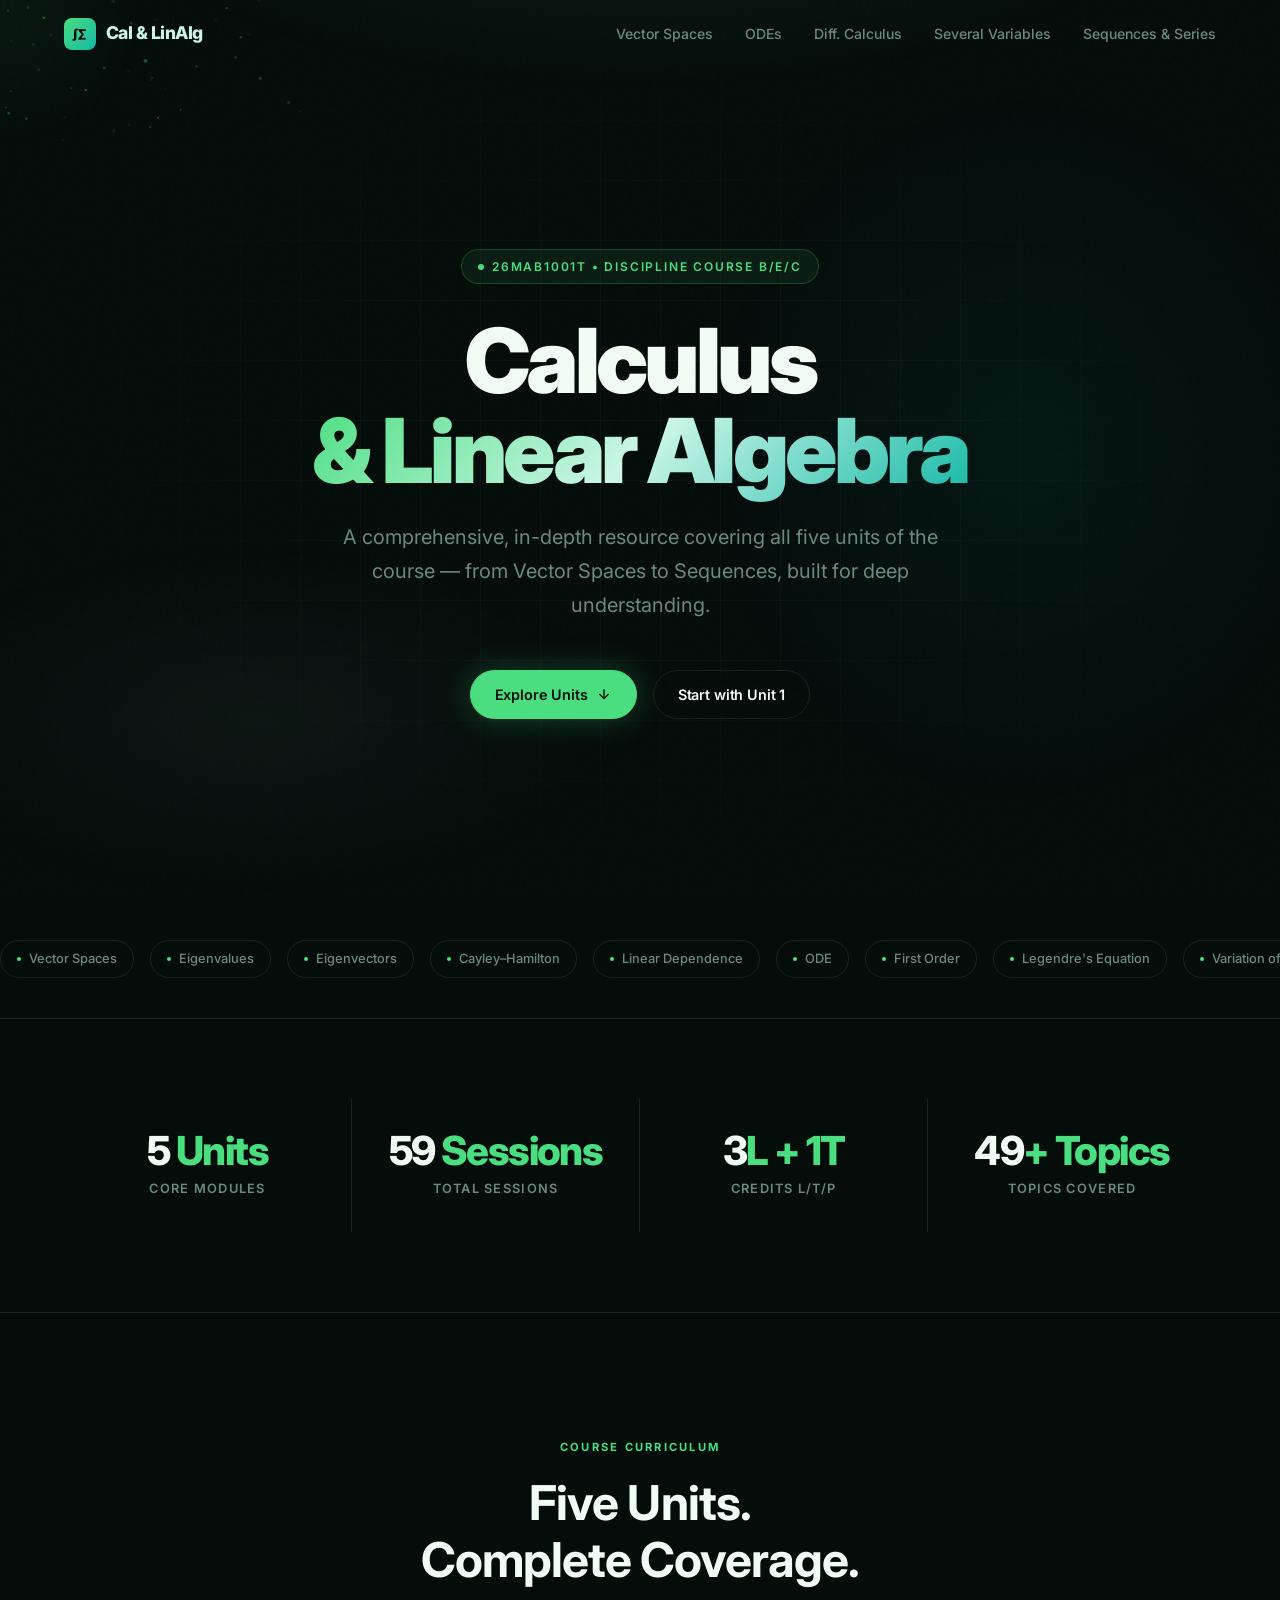
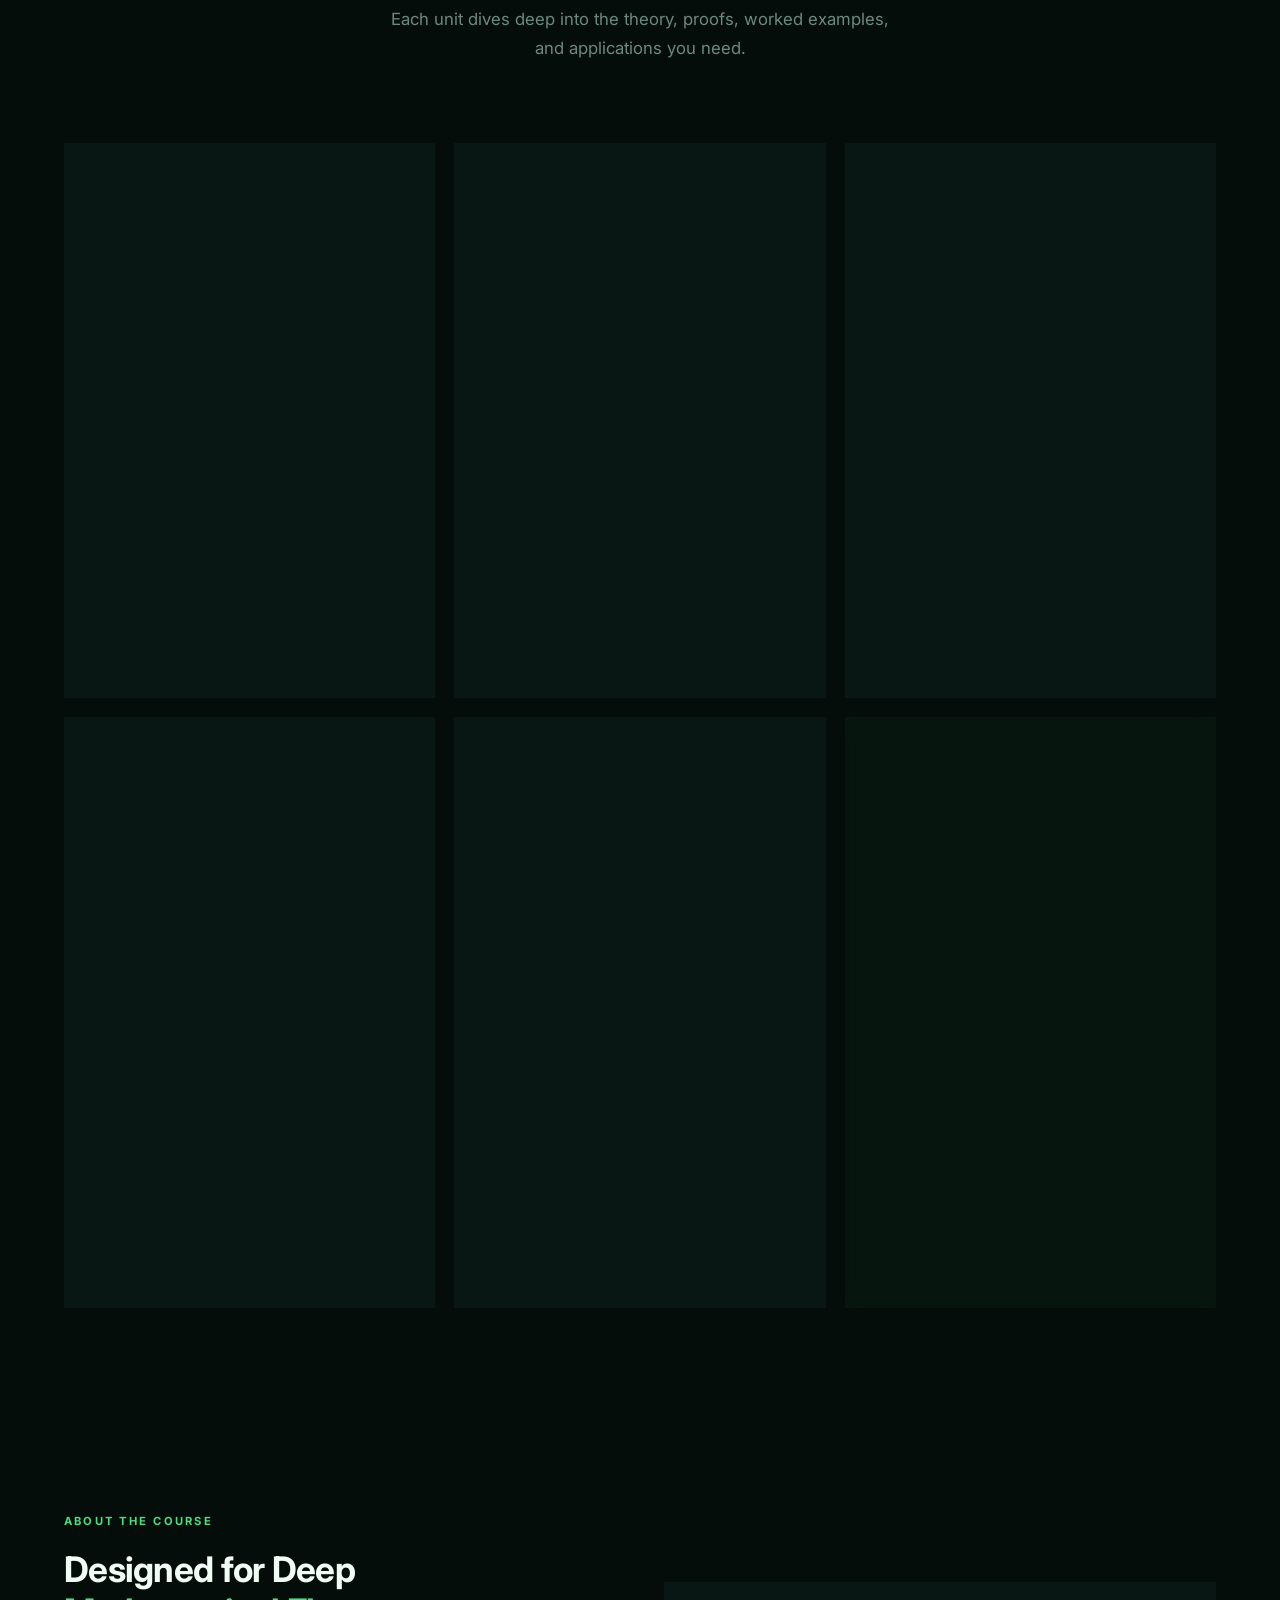
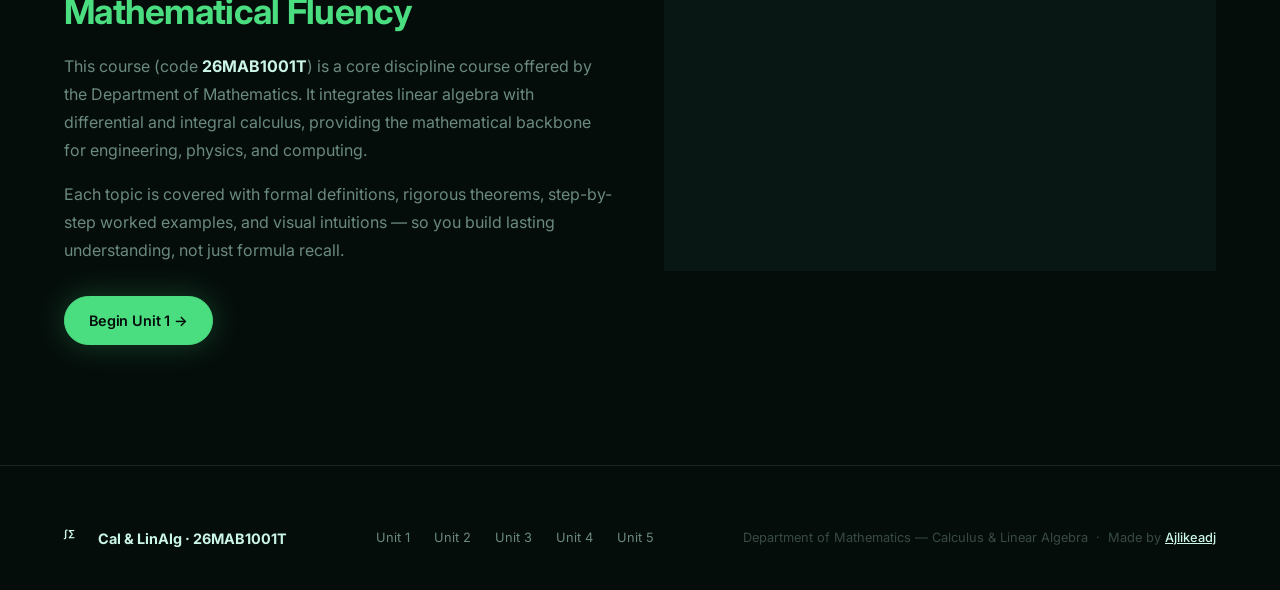
==== index.html @ 553d4fa3 "Add files via upload" ====
<!DOCTYPE html>
<html lang="en">
<head>
  <meta charset="UTF-8" />
  <meta name="viewport" content="width=device-width, initial-scale=1.0" />
  <title>Calculus & Linear Algebra — 26MAB1001T</title>
  <meta name="description" content="Complete study resource for Calculus and Linear Algebra. Covers Vector Spaces, Differential Equations, Differential Calculus, Functions of Several Variables, and Sequences & Series." />
  <link rel="stylesheet" href="css/styles.css" />
  <link rel="preconnect" href="https://fonts.googleapis.com" />
  <link rel="preconnect" href="https://fonts.gstatic.com" crossorigin />
</head>
<body>

  <!-- Scroll Progress -->
  <div class="progress-bar" role="progressbar" aria-label="Reading progress"></div>

  <!-- Cursor Glow -->
  <div class="cursor-glow" aria-hidden="true"></div>

  <!-- ══════════════════════════════════════════
       NAVIGATION
  ══════════════════════════════════════════ -->
  <header>
    <nav class="nav" role="navigation" aria-label="Main navigation">
      <div class="nav-inner">
        <a href="index.html" class="nav-logo" aria-label="Home">
          <div class="logo-mark" aria-hidden="true">∫∑</div>
          <span>Cal&nbsp;&amp;&nbsp;LinAlg</span>
        </a>

        <ul class="nav-links" role="list">
          <li><a href="units/unit1.html">Vector Spaces</a></li>
          <li><a href="units/unit2.html">ODEs</a></li>
          <li><a href="units/unit3.html">Diff. Calculus</a></li>
          <li><a href="units/unit4.html">Several Variables</a></li>
          <li><a href="units/unit5.html">Sequences &amp; Series</a></li>
        </ul>

        <button class="nav-toggle" aria-label="Toggle navigation" aria-expanded="false">
          <span></span><span></span><span></span>
        </button>
      </div>
    </nav>
  </header>

  <main>
    <!-- ══════════════════════════════════════════
         HERO
    ══════════════════════════════════════════ -->
    <section class="hero" aria-labelledby="hero-heading">
      <div class="hero-bg" aria-hidden="true"></div>
      <div class="hero-grid" aria-hidden="true"></div>
      <canvas class="particles-canvas" aria-hidden="true"></canvas>

      <div class="container hero-content">
        <p class="hero-eyebrow">26MAB1001T &bull; Discipline Course B/E/C</p>

        <h1 class="hero-title" id="hero-heading">
          Calculus<br />
          <span class="accent">&amp; Linear Algebra</span>
        </h1>

        <p class="hero-subtitle">
          A comprehensive, in-depth resource covering all five units of the course —
          from Vector Spaces to Sequences, built for deep understanding.
        </p>

        <div class="hero-cta-group">
          <a href="#units" class="btn btn-primary">
            Explore Units
            <svg width="16" height="16" viewBox="0 0 24 24" fill="none" stroke="currentColor" stroke-width="2" aria-hidden="true"><path d="M12 5v14M5 12l7 7 7-7"/></svg>
          </a>
          <a href="units/unit1.html" class="btn btn-outline">
            Start with Unit 1
          </a>
        </div>
      </div>
    </section>

    <!-- ══════════════════════════════════════════
         MARQUEE — Topic Tags
    ══════════════════════════════════════════ -->
    <div class="marquee-section" aria-hidden="true">
      <div class="marquee-track">
        <!-- Group 1 -->
        <span class="marquee-tag"><span class="dot"></span>Vector Spaces</span>
        <span class="marquee-tag"><span class="dot"></span>Eigenvalues</span>
        <span class="marquee-tag"><span class="dot"></span>Eigenvectors</span>
        <span class="marquee-tag"><span class="dot"></span>Cayley–Hamilton</span>
        <span class="marquee-tag"><span class="dot"></span>Linear Dependence</span>
        <span class="marquee-tag"><span class="dot"></span>ODE</span>
        <span class="marquee-tag"><span class="dot"></span>First Order</span>
        <span class="marquee-tag"><span class="dot"></span>Legendre's Equation</span>
        <span class="marquee-tag"><span class="dot"></span>Variation of Parameters</span>
        <span class="marquee-tag"><span class="dot"></span>Curve Tracing</span>
        <span class="marquee-tag"><span class="dot"></span>Curvature</span>
        <span class="marquee-tag"><span class="dot"></span>Radius of Curvature</span>
        <span class="marquee-tag"><span class="dot"></span>Involutes &amp; Evolutes</span>
        <span class="marquee-tag"><span class="dot"></span>Envelopes</span>
        <span class="marquee-tag"><span class="dot"></span>Partial Derivatives</span>
        <span class="marquee-tag"><span class="dot"></span>Euler's Theorem</span>
        <span class="marquee-tag"><span class="dot"></span>Taylor's Series</span>
        <span class="marquee-tag"><span class="dot"></span>Lagrange Multipliers</span>
        <span class="marquee-tag"><span class="dot"></span>Convergence Tests</span>
        <span class="marquee-tag"><span class="dot"></span>Power Series</span>
        <span class="marquee-tag"><span class="dot"></span>Alternating Series</span>
        <!-- Group 2 (duplicate for seamless loop) -->
        <span class="marquee-tag"><span class="dot"></span>Vector Spaces</span>
        <span class="marquee-tag"><span class="dot"></span>Eigenvalues</span>
        <span class="marquee-tag"><span class="dot"></span>Eigenvectors</span>
        <span class="marquee-tag"><span class="dot"></span>Cayley–Hamilton</span>
        <span class="marquee-tag"><span class="dot"></span>Linear Dependence</span>
        <span class="marquee-tag"><span class="dot"></span>ODE</span>
        <span class="marquee-tag"><span class="dot"></span>First Order</span>
        <span class="marquee-tag"><span class="dot"></span>Legendre's Equation</span>
        <span class="marquee-tag"><span class="dot"></span>Variation of Parameters</span>
        <span class="marquee-tag"><span class="dot"></span>Curve Tracing</span>
        <span class="marquee-tag"><span class="dot"></span>Curvature</span>
        <span class="marquee-tag"><span class="dot"></span>Radius of Curvature</span>
        <span class="marquee-tag"><span class="dot"></span>Involutes &amp; Evolutes</span>
        <span class="marquee-tag"><span class="dot"></span>Envelopes</span>
        <span class="marquee-tag"><span class="dot"></span>Partial Derivatives</span>
        <span class="marquee-tag"><span class="dot"></span>Euler's Theorem</span>
        <span class="marquee-tag"><span class="dot"></span>Taylor's Series</span>
        <span class="marquee-tag"><span class="dot"></span>Lagrange Multipliers</span>
        <span class="marquee-tag"><span class="dot"></span>Convergence Tests</span>
        <span class="marquee-tag"><span class="dot"></span>Power Series</span>
        <span class="marquee-tag"><span class="dot"></span>Alternating Series</span>
      </div>
    </div>

    <!-- ══════════════════════════════════════════
         STATS
    ══════════════════════════════════════════ -->
    <section class="stats-section" aria-label="Course statistics">
      <div class="container">
        <div class="stats-grid">
          <div class="stat-item reveal">
            <div class="stat-number" data-target="5" data-suffix=" Units">0 Units</div>
            <div class="stat-label">Core Modules</div>
          </div>
          <div class="stat-item reveal reveal-delay-1">
            <div class="stat-number" data-target="60" data-suffix=" Sessions">0 Sessions</div>
            <div class="stat-label">Total Sessions</div>
          </div>
          <div class="stat-item reveal reveal-delay-2">
            <div class="stat-number" data-target="3" data-suffix="L + 1T">0</div>
            <div class="stat-label">Credits L/T/P</div>
          </div>
          <div class="stat-item reveal reveal-delay-3">
            <div class="stat-number" data-target="50" data-suffix="+ Topics">0+</div>
            <div class="stat-label">Topics Covered</div>
          </div>
        </div>
      </div>
    </section>

    <!-- ══════════════════════════════════════════
         UNITS GRID
    ══════════════════════════════════════════ -->
    <section id="units" class="units-section" aria-labelledby="units-heading">
      <div class="container">
        <div class="section-header reveal">
          <p class="section-label">Course Curriculum</p>
          <h2 class="section-title" id="units-heading">Five Units.<br />Complete Coverage.</h2>
          <p class="section-desc">Each unit dives deep into the theory, proofs, worked examples, and applications you need.</p>
        </div>

        <div class="units-grid">

          <!-- Unit 1 -->
          <a href="units/unit1.html" class="unit-card reveal">
            <div class="card-arrow" aria-hidden="true">→</div>
            <span class="unit-icon" aria-hidden="true">⬛</span>
            <div class="unit-number">Unit 01</div>
            <h3>Vector Space and Matrices</h3>
            <p>Foundations of linear algebra — vector spaces, subspaces, transformations, eigenvalues, and the Cayley–Hamilton theorem.</p>
            <ul class="unit-topics" aria-label="Topics in this unit">
              <li>Review of Matrices</li>
              <li>Vector Subspaces</li>
              <li>Linear Independence</li>
              <li>Characteristic Equation</li>
              <li>Eigenvalues &amp; Eigenvectors</li>
              <li>Cayley–Hamilton</li>
              <li>Linear Transformations on ℝⁿ</li>
              <li>Orthogonal Transformation</li>
              <li>Diagonalization</li>
            </ul>
          </a>

          <!-- Unit 2 -->
          <a href="units/unit2.html" class="unit-card reveal reveal-delay-1">
            <div class="card-arrow" aria-hidden="true">→</div>
            <span class="unit-icon" aria-hidden="true">〜</span>
            <div class="unit-number">Unit 02</div>
            <h3>Ordinary Differential Equations</h3>
            <p>First and second-order ODEs with constant and variable coefficients, including Cauchy–Euler and Legendre equations.</p>
            <ul class="unit-topics" aria-label="Topics in this unit">
              <li>Continuity &amp; Differentiability</li>
              <li>First-Order ODE</li>
              <li>2nd Order (Const. Coeff.)</li>
              <li>Cauchy–Euler Equation</li>
              <li>Legendre's Equation</li>
              <li>Variation of Parameters</li>
            </ul>
          </a>

          <!-- Unit 3 -->
          <a href="units/unit3.html" class="unit-card reveal reveal-delay-2">
            <div class="card-arrow" aria-hidden="true">→</div>
            <span class="unit-icon" aria-hidden="true">∫</span>
            <div class="unit-number">Unit 03</div>
            <h3>Differential Calculus &amp; Applications</h3>
            <p>Curve tracing, curvature, radius of curvature in Cartesian, polar, and parametric forms, plus envelopes and pedal equations.</p>
            <ul class="unit-topics" aria-label="Topics in this unit">
              <li>Curve Tracing</li>
              <li>Curvature</li>
              <li>Radius of Curvature</li>
              <li>Circle of Curvature</li>
              <li>Evolutes &amp; Involutes</li>
              <li>Envelopes</li>
              <li>Pedal Equations</li>
            </ul>
          </a>

          <!-- Unit 4 -->
          <a href="units/unit4.html" class="unit-card reveal reveal-delay-3">
            <div class="card-arrow" aria-hidden="true">→</div>
            <span class="unit-icon" aria-hidden="true">∂</span>
            <div class="unit-number">Unit 04</div>
            <h3>Functions of Several Variables</h3>
            <p>Multivariable calculus: partial derivatives, total derivative, Euler's theorem, Jacobians, Taylor's series, and Lagrange multipliers.</p>
            <ul class="unit-topics" aria-label="Topics in this unit">
              <li>Limits &amp; Continuity</li>
              <li>Partial Derivatives</li>
              <li>Total Derivative</li>
              <li>Euler's Theorem</li>
              <li>Chain Rule &amp; Jacobians</li>
              <li>Taylor's Series (2 vars)</li>
              <li>Extrema of Functions</li>
              <li>Lagrange Multipliers</li>
            </ul>
          </a>

          <!-- Unit 5 -->
          <a href="units/unit5.html" class="unit-card reveal reveal-delay-4">
            <div class="card-arrow" aria-hidden="true">→</div>
            <span class="unit-icon" aria-hidden="true">∑</span>
            <div class="unit-number">Unit 05</div>
            <h3>Sequence and Series</h3>
            <p>Convergence and divergence of sequences and series — Cauchy, comparison, D'Alembert, Raabe's, Cauchy root, and Leibniz tests.</p>
            <ul class="unit-topics" aria-label="Topics in this unit">
              <li>Sequences &amp; Series Review</li>
              <li>Series of Positive Terms</li>
              <li>Cauchy Integral Test</li>
              <li>Comparison Test</li>
              <li>D'Alembert Ratio Test</li>
              <li>Raabe's Test</li>
              <li>Cauchy Root Test</li>
              <li>Alternating Series</li>
              <li>Leibniz Test</li>
              <li>Absolute Convergence</li>
              <li>Conditional Convergence</li>
            </ul>
          </a>

          <!-- Assessment Card -->
          <div class="unit-card reveal reveal-delay-5" style="background: rgba(74,222,128,0.04); border-color: rgba(74,222,128,0.15); cursor: default;">
            <span class="unit-icon" aria-hidden="true">📋</span>
            <div class="unit-number" style="color: var(--teal);">Assessment</div>
            <h3>Continuous Assessment</h3>
            <p>Three continuous assessments cover all units cumulatively, testing theory and applications.</p>
            <ul class="unit-topics">
              <li>CLA-1: Units I–II</li>
              <li>CLA-2: Units III–V</li>
              <li>CLA-3: Units I–V</li>
            </ul>
          </div>

        </div><!-- /units-grid -->
      </div>
    </section>

    <!-- ══════════════════════════════════════════
         COURSE INFO SECTION
    ══════════════════════════════════════════ -->
    <section style="padding: 80px 0 120px;" aria-labelledby="info-heading">
      <div class="container">
        <div style="display: grid; grid-template-columns: 1fr 1fr; gap: 48px; align-items: center;" class="responsive-info-grid">

          <div class="reveal">
            <p class="section-label">About the Course</p>
            <h2 style="font-size: clamp(1.5rem, 3vw, 2.2rem); margin-bottom: 20px;" id="info-heading">
              Designed for Deep<br /><span style="color: var(--green);">Mathematical Fluency</span>
            </h2>
            <p style="margin-bottom: 16px;">
              This course (code <strong style="color: var(--mint);">26MAB1001T</strong>) is a core discipline course offered by the
              Department of Mathematics. It integrates linear algebra with differential and
              integral calculus, providing the mathematical backbone for engineering, physics, and computing.
            </p>
            <p>
              Each topic is covered with formal definitions, rigorous theorems, step-by-step
              worked examples, and visual intuitions — so you build lasting understanding, not
              just formula recall.
            </p>
            <div style="margin-top: 32px;">
              <a href="units/unit1.html" class="btn btn-primary">Begin Unit 1 →</a>
            </div>
          </div>

          <div class="reveal reveal-delay-2">
            <div style="background: var(--bg-card); border: 1px solid var(--border); border-radius: var(--radius-lg); padding: 32px; backdrop-filter: blur(10px);">
              <table class="math-table" style="margin: 0;">
                <thead>
                  <tr>
                    <th>Component</th>
                    <th>Detail</th>
                  </tr>
                </thead>
                <tbody>
                  <tr><td>Course Code</td><td style="color: var(--mint);">26MAB1001T</td></tr>
                  <tr><td>Category</td><td>Discipline Course (B/E/C)</td></tr>
                  <tr><td>Credits L/T/P/O/C</td><td>3/1/0/0/4</td></tr>
                  <tr><td>Sessions per Unit</td><td>12</td></tr>
                  <tr><td>Total Sessions</td><td>60</td></tr>
                  <tr><td>Pre-requisites</td><td style="color: var(--text-muted);">Nil</td></tr>
                  <tr><td>Department</td><td>Mathematics</td></tr>
                </tbody>
              </table>
            </div>
          </div>

        </div>
      </div>
    </section>

  </main>

  <!-- ══════════════════════════════════════════
       FOOTER
  ══════════════════════════════════════════ -->
  <footer class="footer">
    <div class="container">
      <div class="footer-inner">
        <div class="footer-brand">
          <div class="logo-mark" aria-hidden="true" style="width:24px; height:24px; font-size: 0.6rem;">∫∑</div>
          Cal &amp; LinAlg · 26MAB1001T
        </div>

        <nav class="footer-links" aria-label="Footer navigation">
          <a href="units/unit1.html">Unit 1</a>
          <a href="units/unit2.html">Unit 2</a>
          <a href="units/unit3.html">Unit 3</a>
          <a href="units/unit4.html">Unit 4</a>
          <a href="units/unit5.html">Unit 5</a>
        </nav>

        <p class="footer-copy">Department of Mathematics &mdash; Calculus &amp; Linear Algebra &nbsp;·&nbsp; Made by <a href="https://github.com/ajlikeadj" target="_blank" rel="noopener noreferrer" style="color: var(--mint); text-decoration: underline; font-weight: 500;">Ajlikeadj</a></p>
      </div>
    </div>
  </footer>

  <script src="js/main.js" defer></script>

  <style>
    /* Quick responsive fix for info grid */
    @media (max-width: 768px) {
      .responsive-info-grid {
        grid-template-columns: 1fr !important;
      }
    }
  </style>

</body>
</html>
---- css/styles.css ----
/* ═══════════════════════════════════════════════════
   CAL-ALGE | Global Styles — lev.com inspired
   ═══════════════════════════════════════════════════ */

@import url('https://fonts.googleapis.com/css2?family=Inter:wght@300;400;500;600;700;800;900&family=JetBrains+Mono:wght@400;500&display=swap');

/* ── CSS Custom Properties ── */
:root {
  --bg:           #050d0b;
  --bg-surface:   #0a1a16;
  --bg-card:      rgba(10, 26, 22, 0.85);
  --bg-hover:     rgba(203, 246, 231, 0.04);
  --border:       rgba(203, 246, 231, 0.10);
  --border-hover: rgba(203, 246, 231, 0.25);

  --mint:         #cbf6e7;
  --mint-dim:     rgba(203, 246, 231, 0.7);
  --green:        #4ade80;
  --green-bright: #22c55e;
  --teal:         #14b8a6;

  --text-primary: #f0fdf4;
  --text-muted:   #6b8a7e;
  --text-subtle:  #374a43;

  --radius-sm: 6px;
  --radius:    12px;
  --radius-lg: 20px;
  --radius-xl: 32px;

  --shadow-glow: 0 0 60px rgba(74, 222, 128, 0.08);
  --shadow-card: 0 4px 24px rgba(0,0,0,0.4);

  --transition: 0.25s cubic-bezier(0.4, 0, 0.2, 1);
  --transition-slow: 0.5s cubic-bezier(0.4, 0, 0.2, 1);
}

/* ── Reset ── */
*, *::before, *::after { box-sizing: border-box; margin: 0; padding: 0; }

html {
  scroll-behavior: smooth;
  font-size: 16px;
  -webkit-font-smoothing: antialiased;
}

body {
  font-family: 'Inter', -apple-system, BlinkMacSystemFont, sans-serif;
  background: var(--bg);
  color: var(--text-primary);
  line-height: 1.6;
  overflow-x: hidden;
}

/* ── Scrollbar ── */
::-webkit-scrollbar { width: 4px; height: 4px; }
::-webkit-scrollbar-track { background: var(--bg); }
::-webkit-scrollbar-thumb { background: var(--border); border-radius: 99px; }
::-webkit-scrollbar-thumb:hover { background: var(--mint); }

/* ── Selection ── */
::selection { background: rgba(203,246,231,0.2); color: var(--mint); }

/* ── Typography ── */
h1, h2, h3, h4, h5, h6 {
  font-weight: 700;
  line-height: 1.2;
  letter-spacing: -0.02em;
  color: var(--text-primary);
}

h1 { font-size: clamp(2.5rem, 6vw, 5rem); }
h2 { font-size: clamp(1.8rem, 4vw, 3rem); }
h3 { font-size: clamp(1.3rem, 2.5vw, 1.8rem); }
h4 { font-size: 1.2rem; }

p { color: var(--text-muted); line-height: 1.75; }
a { color: var(--mint); text-decoration: none; transition: color var(--transition); }
a:hover { color: var(--green); }

code, pre {
  font-family: 'JetBrains Mono', 'Fira Code', monospace;
}

/* ── Noise Texture Overlay ── */
body::before {
  content: '';
  position: fixed;
  inset: 0;
  background-image: url("data:image/svg+xml,%3Csvg viewBox='0 0 256 256' xmlns='http://www.w3.org/2000/svg'%3E%3Cfilter id='noise'%3E%3CfeTurbulence type='fractalNoise' baseFrequency='0.9' numOctaves='4' stitchTiles='stitch'/%3E%3C/filter%3E%3Crect width='100%25' height='100%25' filter='url(%23noise)' opacity='0.03'/%3E%3C/svg%3E");
  pointer-events: none;
  z-index: 1000;
  opacity: 0.4;
}

/* ── Container ── */
.container {
  max-width: 1200px;
  margin: 0 auto;
  padding: 0 24px;
}
.container-wide {
  max-width: 1440px;
  margin: 0 auto;
  padding: 0 32px;
}

/* ══════════════════════════════════════════
   NAVIGATION
══════════════════════════════════════════ */
.nav {
  position: fixed;
  top: 0; left: 0; right: 0;
  z-index: 900;
  height: 68px;
  display: flex;
  align-items: center;
  transition: background var(--transition), border-color var(--transition);
  border-bottom: 1px solid transparent;
}

.nav.scrolled {
  background: rgba(5, 13, 11, 0.85);
  backdrop-filter: blur(20px) saturate(180%);
  -webkit-backdrop-filter: blur(20px) saturate(180%);
  border-bottom-color: var(--border);
}

.nav-inner {
  display: flex;
  align-items: center;
  justify-content: space-between;
  width: 100%;
  max-width: 1200px;
  margin: 0 auto;
  padding: 0 24px;
}

.nav-logo {
  display: flex;
  align-items: center;
  gap: 10px;
  font-weight: 800;
  font-size: 1.1rem;
  color: var(--mint);
  letter-spacing: -0.03em;
}

.nav-logo .logo-mark {
  width: 32px;
  height: 32px;
  background: linear-gradient(135deg, var(--green), var(--teal));
  border-radius: 8px;
  display: flex;
  align-items: center;
  justify-content: center;
  font-weight: 900;
  font-size: 0.75rem;
  color: #050d0b;
  flex-shrink: 0;
}

.nav-links {
  display: flex;
  align-items: center;
  gap: 32px;
  list-style: none;
}

.nav-links a {
  font-size: 0.875rem;
  color: var(--text-muted);
  transition: color var(--transition);
  font-weight: 500;
}
.nav-links a:hover { color: var(--text-primary); }
.nav-links a.active { color: var(--mint); }

/* ── Mobile nav hamburger ── */
.nav-toggle {
  display: none;
  flex-direction: column;
  gap: 5px;
  cursor: pointer;
  padding: 4px;
}
.nav-toggle span {
  width: 22px;
  height: 1.5px;
  background: var(--text-primary);
  border-radius: 99px;
  transition: transform var(--transition), opacity var(--transition);
}

@media (max-width: 768px) {
  .nav-links { display: none; }
  .nav-links.open {
    display: flex;
    flex-direction: column;
    position: absolute;
    top: 68px; left: 0; right: 0;
    background: rgba(5,13,11,0.97);
    backdrop-filter: blur(20px);
    padding: 24px;
    gap: 20px;
    border-bottom: 1px solid var(--border);
  }
  .nav-toggle { display: flex; }
}

/* ══════════════════════════════════════════
   HERO SECTION
══════════════════════════════════════════ */
.hero {
  min-height: 100vh;
  display: flex;
  align-items: center;
  position: relative;
  overflow: hidden;
  padding-top: 68px;
}

.hero-bg {
  position: absolute;
  inset: 0;
  background:
    radial-gradient(ellipse 80% 50% at 50% -20%, rgba(74,222,128,0.12) 0%, transparent 60%),
    radial-gradient(ellipse 50% 80% at 80% 50%, rgba(20,184,166,0.06) 0%, transparent 50%),
    radial-gradient(ellipse 60% 40% at 20% 80%, rgba(203,246,231,0.04) 0%, transparent 50%);
}

/* Animated grid */
.hero-grid {
  position: absolute;
  inset: 0;
  background-image:
    linear-gradient(rgba(203,246,231,0.03) 1px, transparent 1px),
    linear-gradient(90deg, rgba(203,246,231,0.03) 1px, transparent 1px);
  background-size: 60px 60px;
  mask-image: radial-gradient(ellipse at center, black 30%, transparent 70%);
  -webkit-mask-image: radial-gradient(ellipse at center, black 30%, transparent 70%);
}

.hero-content {
  position: relative;
  z-index: 2;
  text-align: center;
  width: 100%;
}

.hero-eyebrow {
  display: inline-flex;
  align-items: center;
  gap: 8px;
  font-size: 0.75rem;
  font-weight: 600;
  letter-spacing: 0.15em;
  text-transform: uppercase;
  color: var(--green);
  background: rgba(74,222,128,0.08);
  border: 1px solid rgba(74,222,128,0.2);
  border-radius: 99px;
  padding: 6px 16px;
  margin-bottom: 32px;
}

.hero-eyebrow::before {
  content: '';
  width: 6px;
  height: 6px;
  background: var(--green);
  border-radius: 50%;
  animation: pulse 2s infinite;
}

@keyframes pulse {
  0%, 100% { opacity: 1; transform: scale(1); }
  50% { opacity: 0.5; transform: scale(1.3); }
}

.hero-title {
  font-size: clamp(3rem, 7vw, 6.5rem);
  font-weight: 900;
  letter-spacing: -0.04em;
  line-height: 1.0;
  margin-bottom: 24px;
  color: var(--text-primary);
}

.hero-title .accent {
  background: linear-gradient(135deg, var(--green) 0%, var(--mint) 50%, var(--teal) 100%);
  -webkit-background-clip: text;
  -webkit-text-fill-color: transparent;
  background-clip: text;
}

.hero-subtitle {
  font-size: clamp(1rem, 2vw, 1.25rem);
  color: var(--text-muted);
  max-width: 600px;
  margin: 0 auto 48px;
  line-height: 1.7;
}

.hero-cta-group {
  display: flex;
  align-items: center;
  justify-content: center;
  gap: 16px;
  flex-wrap: wrap;
}

/* ══════════════════════════════════════════
   BUTTONS
══════════════════════════════════════════ */
.btn {
  display: inline-flex;
  align-items: center;
  gap: 8px;
  font-weight: 600;
  font-size: 0.9rem;
  padding: 12px 24px;
  border-radius: 99px;
  border: 1px solid transparent;
  cursor: pointer;
  transition: all var(--transition);
  text-decoration: none;
  white-space: nowrap;
  letter-spacing: -0.01em;
}

.btn-primary {
  background: var(--green);
  color: #050d0b;
  border-color: var(--green);
  box-shadow: 0 0 30px rgba(74,222,128,0.25);
}
.btn-primary:hover {
  background: var(--green-bright);
  border-color: var(--green-bright);
  color: #050d0b;
  box-shadow: 0 0 40px rgba(74,222,128,0.4);
  transform: translateY(-1px);
}

.btn-outline {
  background: transparent;
  color: var(--text-primary);
  border-color: var(--border);
  backdrop-filter: blur(10px);
}
.btn-outline:hover {
  border-color: var(--mint);
  color: var(--mint);
  background: rgba(203,246,231,0.05);
}

.btn-ghost {
  background: transparent;
  color: var(--text-muted);
  border-color: transparent;
  padding: 12px 16px;
}
.btn-ghost:hover {
  color: var(--text-primary);
  background: var(--bg-hover);
}

/* ══════════════════════════════════════════
   UNIT CARDS (index page)
══════════════════════════════════════════ */
.units-section {
  padding: 120px 0;
}

.section-header {
  text-align: center;
  margin-bottom: 80px;
}

.section-label {
  display: inline-block;
  font-size: 0.7rem;
  font-weight: 700;
  letter-spacing: 0.2em;
  text-transform: uppercase;
  color: var(--green);
  margin-bottom: 16px;
}

.section-title {
  font-size: clamp(1.8rem, 4vw, 3rem);
  margin-bottom: 16px;
}

.section-desc {
  color: var(--text-muted);
  font-size: 1.05rem;
  max-width: 500px;
  margin: 0 auto;
}

.units-grid {
  display: grid;
  grid-template-columns: repeat(auto-fill, minmax(340px, 1fr));
  gap: 20px;
}

.unit-card {
  background: var(--bg-card);
  border: 1px solid var(--border);
  border-radius: var(--radius-lg);
  padding: 36px;
  cursor: pointer;
  transition: all var(--transition);
  position: relative;
  overflow: hidden;
  backdrop-filter: blur(10px);
  text-decoration: none;
  display: block;
}

.unit-card::before {
  content: '';
  position: absolute;
  inset: 0;
  background: linear-gradient(135deg, rgba(74,222,128,0.04) 0%, transparent 60%);
  opacity: 0;
  transition: opacity var(--transition);
}

.unit-card:hover {
  border-color: var(--border-hover);
  transform: translateY(-4px);
  box-shadow: var(--shadow-card), 0 0 40px rgba(74,222,128,0.06);
}

.unit-card:hover::before { opacity: 1; }

.unit-number {
  font-size: 0.7rem;
  font-weight: 700;
  letter-spacing: 0.2em;
  text-transform: uppercase;
  color: var(--green);
  margin-bottom: 20px;
  display: flex;
  align-items: center;
  gap: 8px;
}

.unit-number::before {
  content: '';
  width: 20px;
  height: 1px;
  background: var(--green);
}

.unit-icon {
  font-size: 2.5rem;
  margin-bottom: 20px;
  display: block;
}

.unit-card h3 {
  font-size: 1.3rem;
  margin-bottom: 12px;
  color: var(--text-primary);
}

.unit-card p {
  font-size: 0.875rem;
  color: var(--text-muted);
  line-height: 1.6;
  margin-bottom: 24px;
}

.unit-topics {
  list-style: none;
  display: flex;
  flex-wrap: wrap;
  gap: 8px;
}

.unit-topics li {
  font-size: 0.7rem;
  font-weight: 500;
  padding: 4px 10px;
  background: rgba(74,222,128,0.06);
  border: 1px solid rgba(74,222,128,0.15);
  border-radius: 99px;
  color: var(--mint-dim);
  letter-spacing: 0.01em;
}

.card-arrow {
  position: absolute;
  top: 36px;
  right: 36px;
  width: 32px;
  height: 32px;
  border-radius: 50%;
  border: 1px solid var(--border);
  display: flex;
  align-items: center;
  justify-content: center;
  color: var(--text-muted);
  transition: all var(--transition);
  font-size: 0.9rem;
}

.unit-card:hover .card-arrow {
  background: var(--green);
  color: #050d0b;
  border-color: var(--green);
  transform: rotate(45deg);
}

/* ══════════════════════════════════════════
   STATS ROW
══════════════════════════════════════════ */
.stats-section {
  padding: 80px 0;
  border-top: 1px solid var(--border);
  border-bottom: 1px solid var(--border);
}

.stats-grid {
  display: grid;
  grid-template-columns: repeat(auto-fit, minmax(180px, 1fr));
  gap: 0;
}

.stat-item {
  text-align: center;
  padding: 32px 24px;
  border-right: 1px solid var(--border);
}

.stat-item:last-child { border-right: none; }

.stat-number {
  font-size: 2.5rem;
  font-weight: 800;
  letter-spacing: -0.04em;
  color: var(--text-primary);
  line-height: 1;
  margin-bottom: 8px;
}

.stat-number .accent { color: var(--green); }

.stat-label {
  font-size: 0.8rem;
  color: var(--text-muted);
  text-transform: uppercase;
  letter-spacing: 0.1em;
  font-weight: 600;
}

@media (max-width: 640px) {
  .stats-grid {
    grid-template-columns: repeat(2, 1fr);
  }
  .stat-item:nth-child(2) { border-right: none; }
  .stat-item:nth-child(1),
  .stat-item:nth-child(2) {
    border-bottom: 1px solid var(--border);
  }
}

/* ══════════════════════════════════════════
   MARQUEE (topic tags scrolling)
══════════════════════════════════════════ */
.marquee-section {
  padding: 40px 0;
  overflow: hidden;
  position: relative;
}

.marquee-track {
  display: flex;
  gap: 16px;
  animation: marquee 30s linear infinite;
  width: max-content;
}

.marquee-track:hover { animation-play-state: paused; }

@keyframes marquee {
  0% { transform: translateX(0); }
  100% { transform: translateX(-50%); }
}

.marquee-tag {
  display: inline-flex;
  align-items: center;
  gap: 8px;
  font-size: 0.8rem;
  font-weight: 500;
  padding: 8px 16px;
  border: 1px solid var(--border);
  border-radius: 99px;
  color: var(--text-muted);
  white-space: nowrap;
  flex-shrink: 0;
}

.marquee-tag .dot {
  width: 4px;
  height: 4px;
  border-radius: 50%;
  background: var(--green);
  flex-shrink: 0;
}

/* ══════════════════════════════════════════
   FOOTER
══════════════════════════════════════════ */
.footer {
  padding: 60px 0 40px;
  border-top: 1px solid var(--border);
}

.footer-inner {
  display: flex;
  align-items: center;
  justify-content: space-between;
  gap: 24px;
  flex-wrap: wrap;
}

.footer-brand {
  display: flex;
  align-items: center;
  gap: 10px;
  font-weight: 700;
  color: var(--mint);
  font-size: 0.9rem;
}

.footer-copy {
  font-size: 0.8rem;
  color: var(--text-subtle);
}

.footer-links {
  display: flex;
  gap: 24px;
}

.footer-links a {
  font-size: 0.8rem;
  color: var(--text-muted);
}
.footer-links a:hover { color: var(--mint); }

/* ══════════════════════════════════════════
   ANIMATIONS / SCROLL REVEALS
══════════════════════════════════════════ */
.reveal {
  opacity: 0;
  transform: translateY(30px);
  transition: opacity 0.7s cubic-bezier(0.4,0,0.2,1), transform 0.7s cubic-bezier(0.4,0,0.2,1);
}

.reveal.in-view {
  opacity: 1;
  transform: translateY(0);
}

.reveal-delay-1 { transition-delay: 0.1s; }
.reveal-delay-2 { transition-delay: 0.2s; }
.reveal-delay-3 { transition-delay: 0.3s; }
.reveal-delay-4 { transition-delay: 0.4s; }
.reveal-delay-5 { transition-delay: 0.5s; }

/* ── Scroll Progress Bar ── */
.progress-bar {
  position: fixed;
  top: 0; left: 0;
  height: 2px;
  background: linear-gradient(90deg, var(--green), var(--teal));
  z-index: 9999;
  width: 0%;
  transition: width 0.1s linear;
  box-shadow: 0 0 8px rgba(74,222,128,0.5);
}

/* ── Cursor Glow ── */
.cursor-glow {
  position: fixed;
  width: 300px;
  height: 300px;
  border-radius: 50%;
  background: radial-gradient(circle, rgba(74,222,128,0.06) 0%, transparent 70%);
  pointer-events: none;
  z-index: 0;
  transform: translate(-50%, -50%);
  transition: opacity 0.3s;
}

/* ── Floating particles ── */
.particles-canvas {
  position: absolute;
  inset: 0;
  pointer-events: none;
}

/* ══════════════════════════════════════════
   RESPONSIVE
══════════════════════════════════════════ */
@media (max-width: 1024px) {
  .units-grid { grid-template-columns: repeat(2, 1fr); }
}

@media (max-width: 640px) {
  .units-grid { grid-template-columns: 1fr; }
  .hero-title { font-size: 2.5rem; }
  .container, .container-wide { padding: 0 16px; }
}
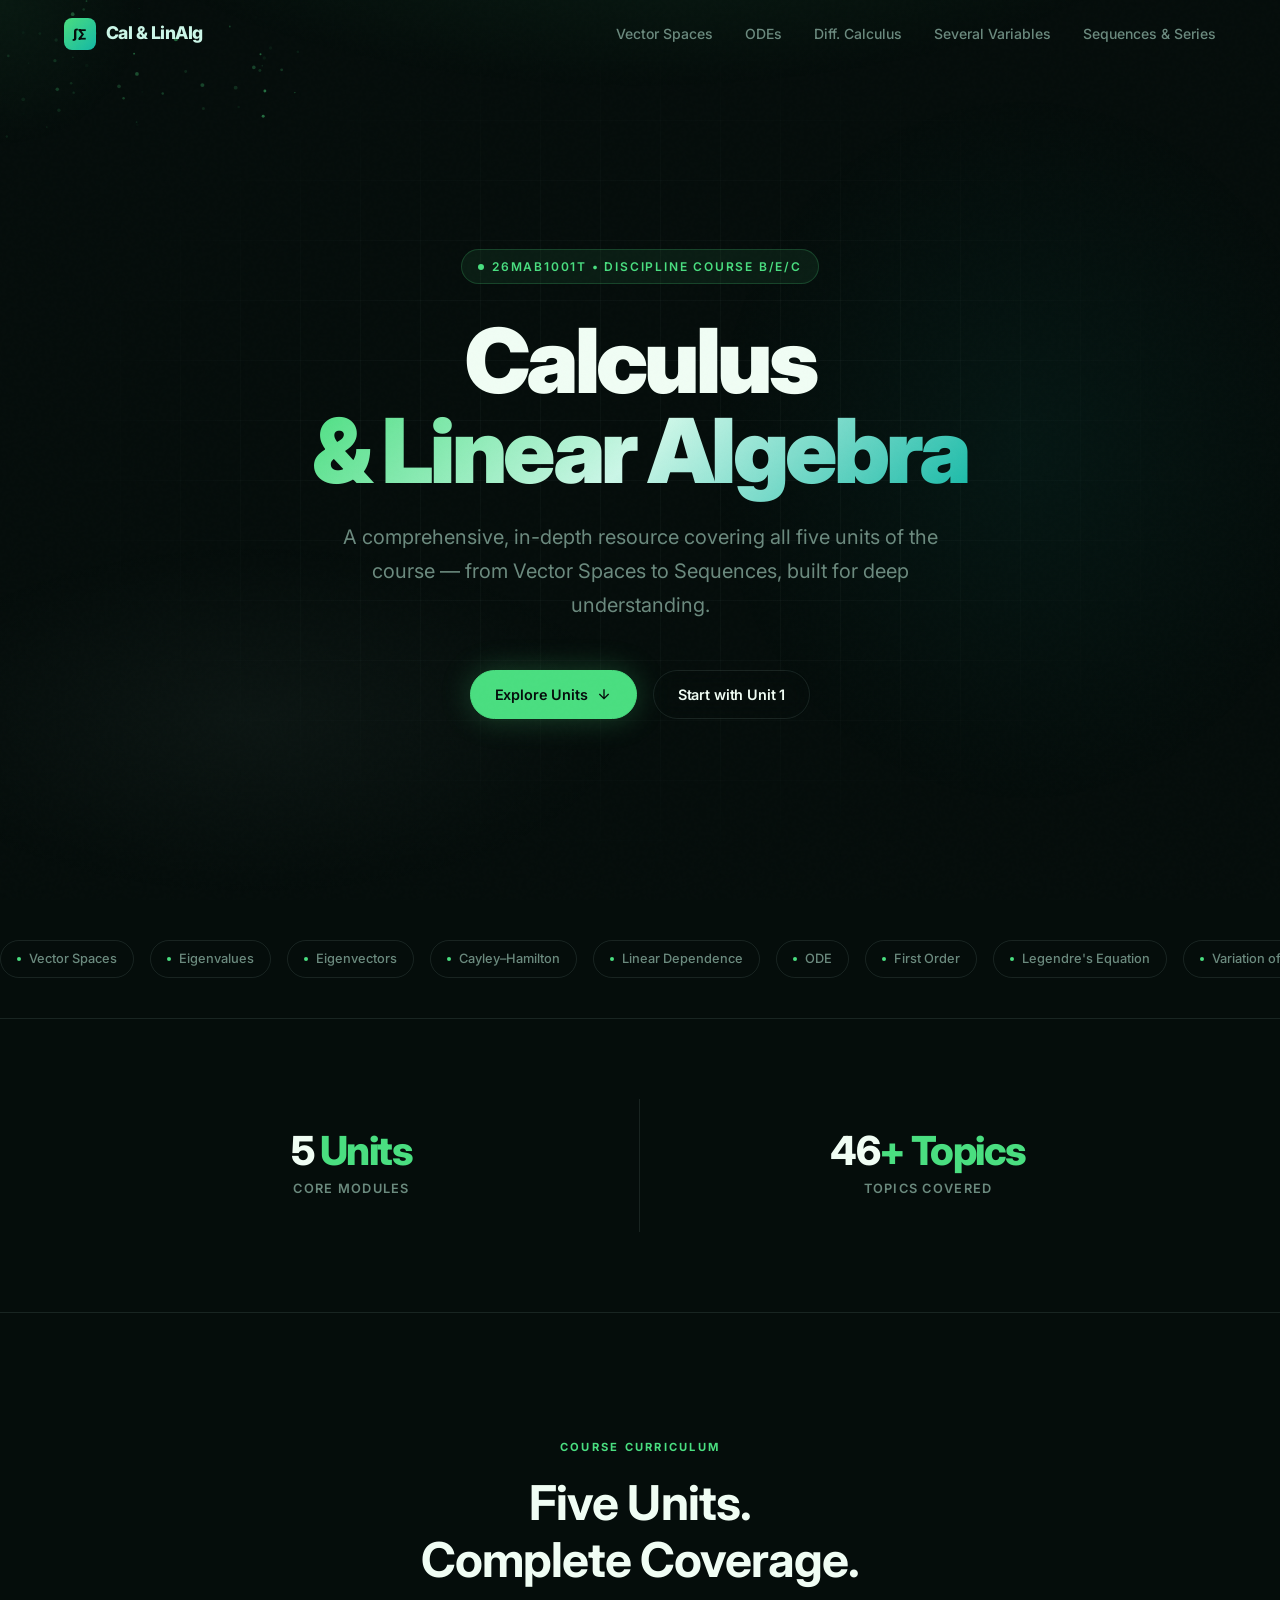
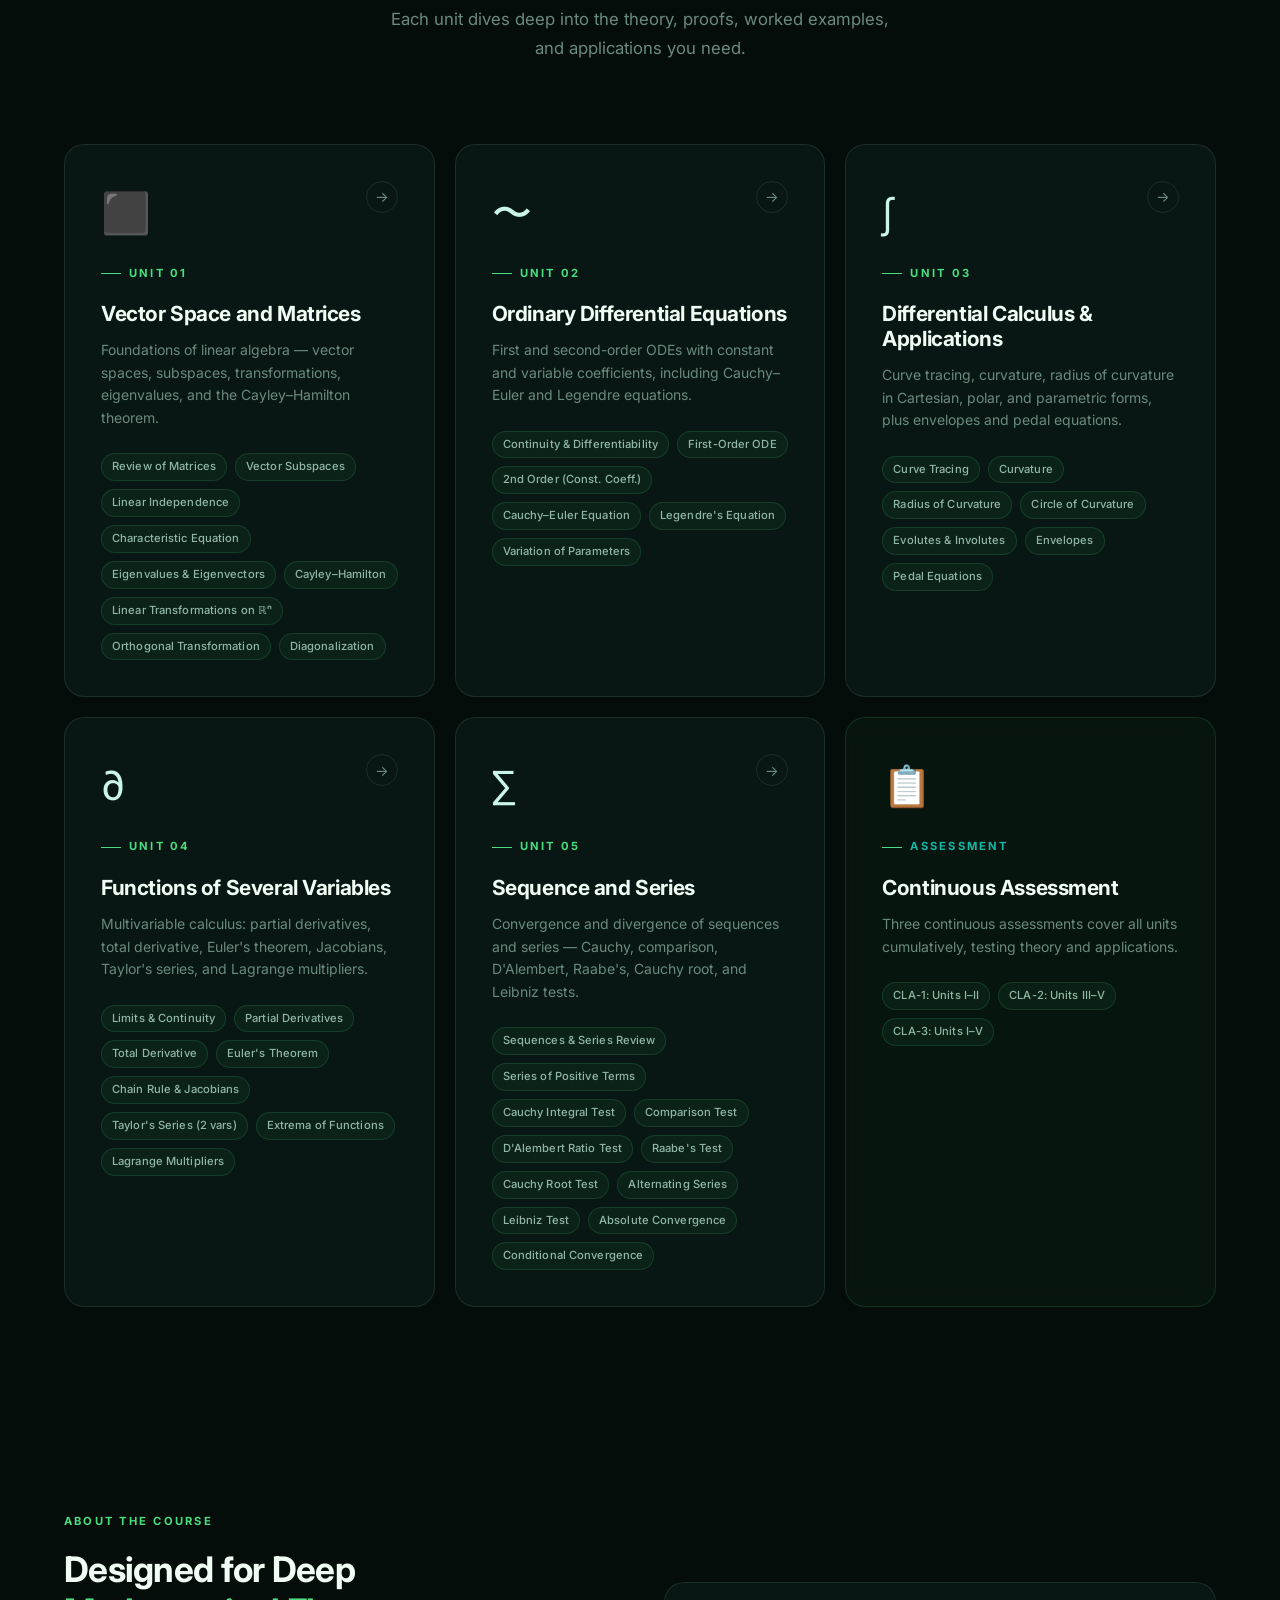
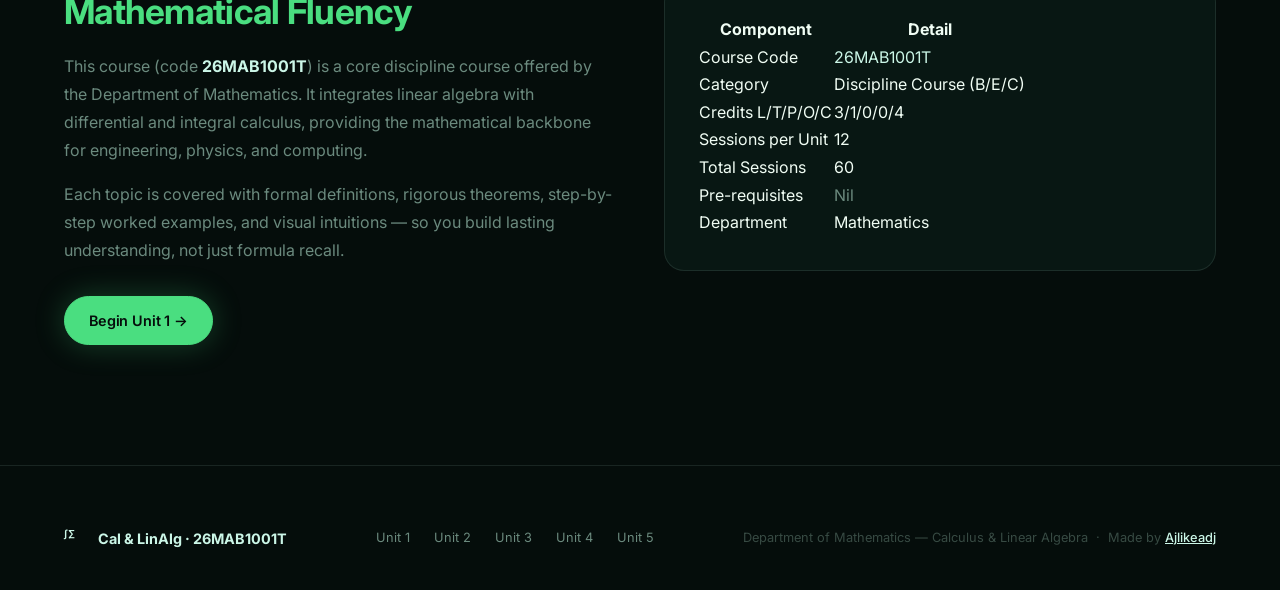
==== commit b4dd1b8d: "Remove Total Sessions and Credits statistics Removed statistics for Total Sessions and Credits L/T/P" ====
--- a/index.html
+++ b/index.html
@@ -140,14 +140,6 @@
             <div class="stat-label">Core Modules</div>
           </div>
           <div class="stat-item reveal reveal-delay-1">
-            <div class="stat-number" data-target="60" data-suffix=" Sessions">0 Sessions</div>
-            <div class="stat-label">Total Sessions</div>
-          </div>
-          <div class="stat-item reveal reveal-delay-2">
-            <div class="stat-number" data-target="3" data-suffix="L + 1T">0</div>
-            <div class="stat-label">Credits L/T/P</div>
-          </div>
-          <div class="stat-item reveal reveal-delay-3">
             <div class="stat-number" data-target="50" data-suffix="+ Topics">0+</div>
             <div class="stat-label">Topics Covered</div>
           </div>
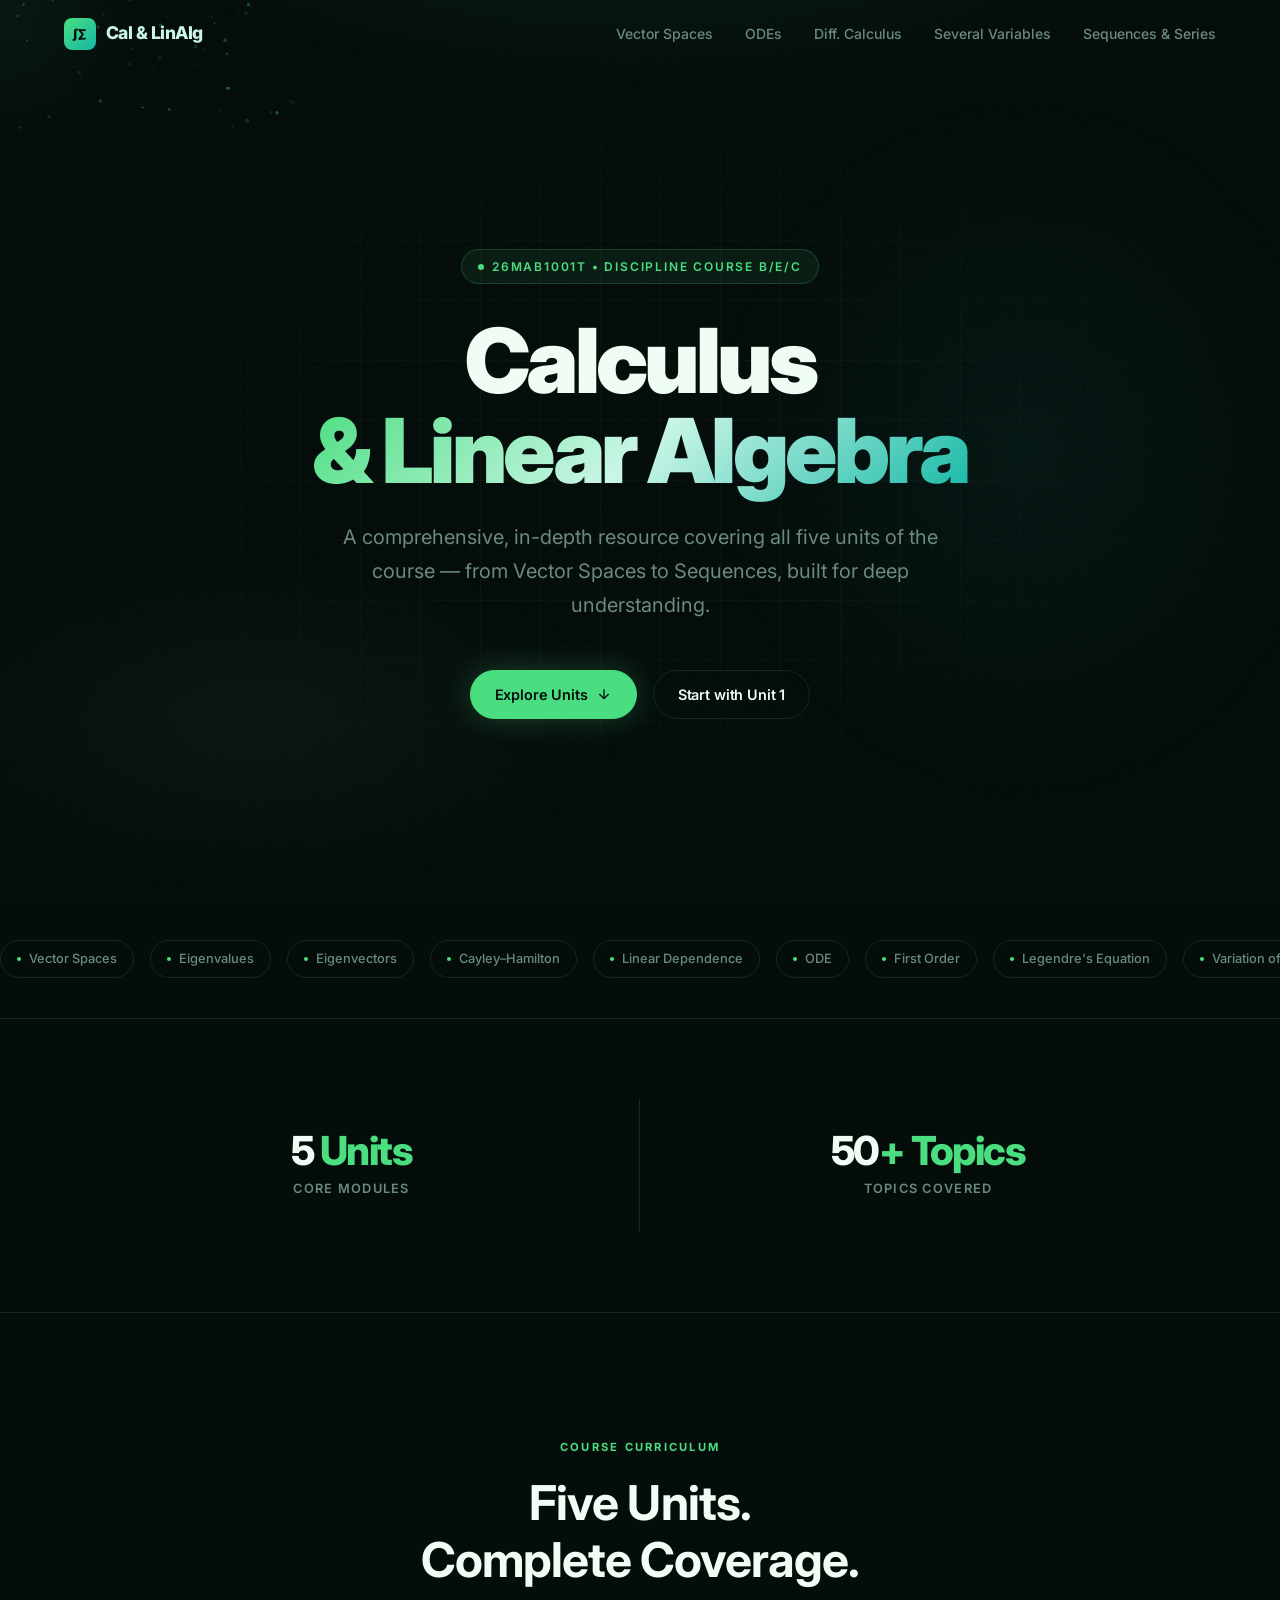
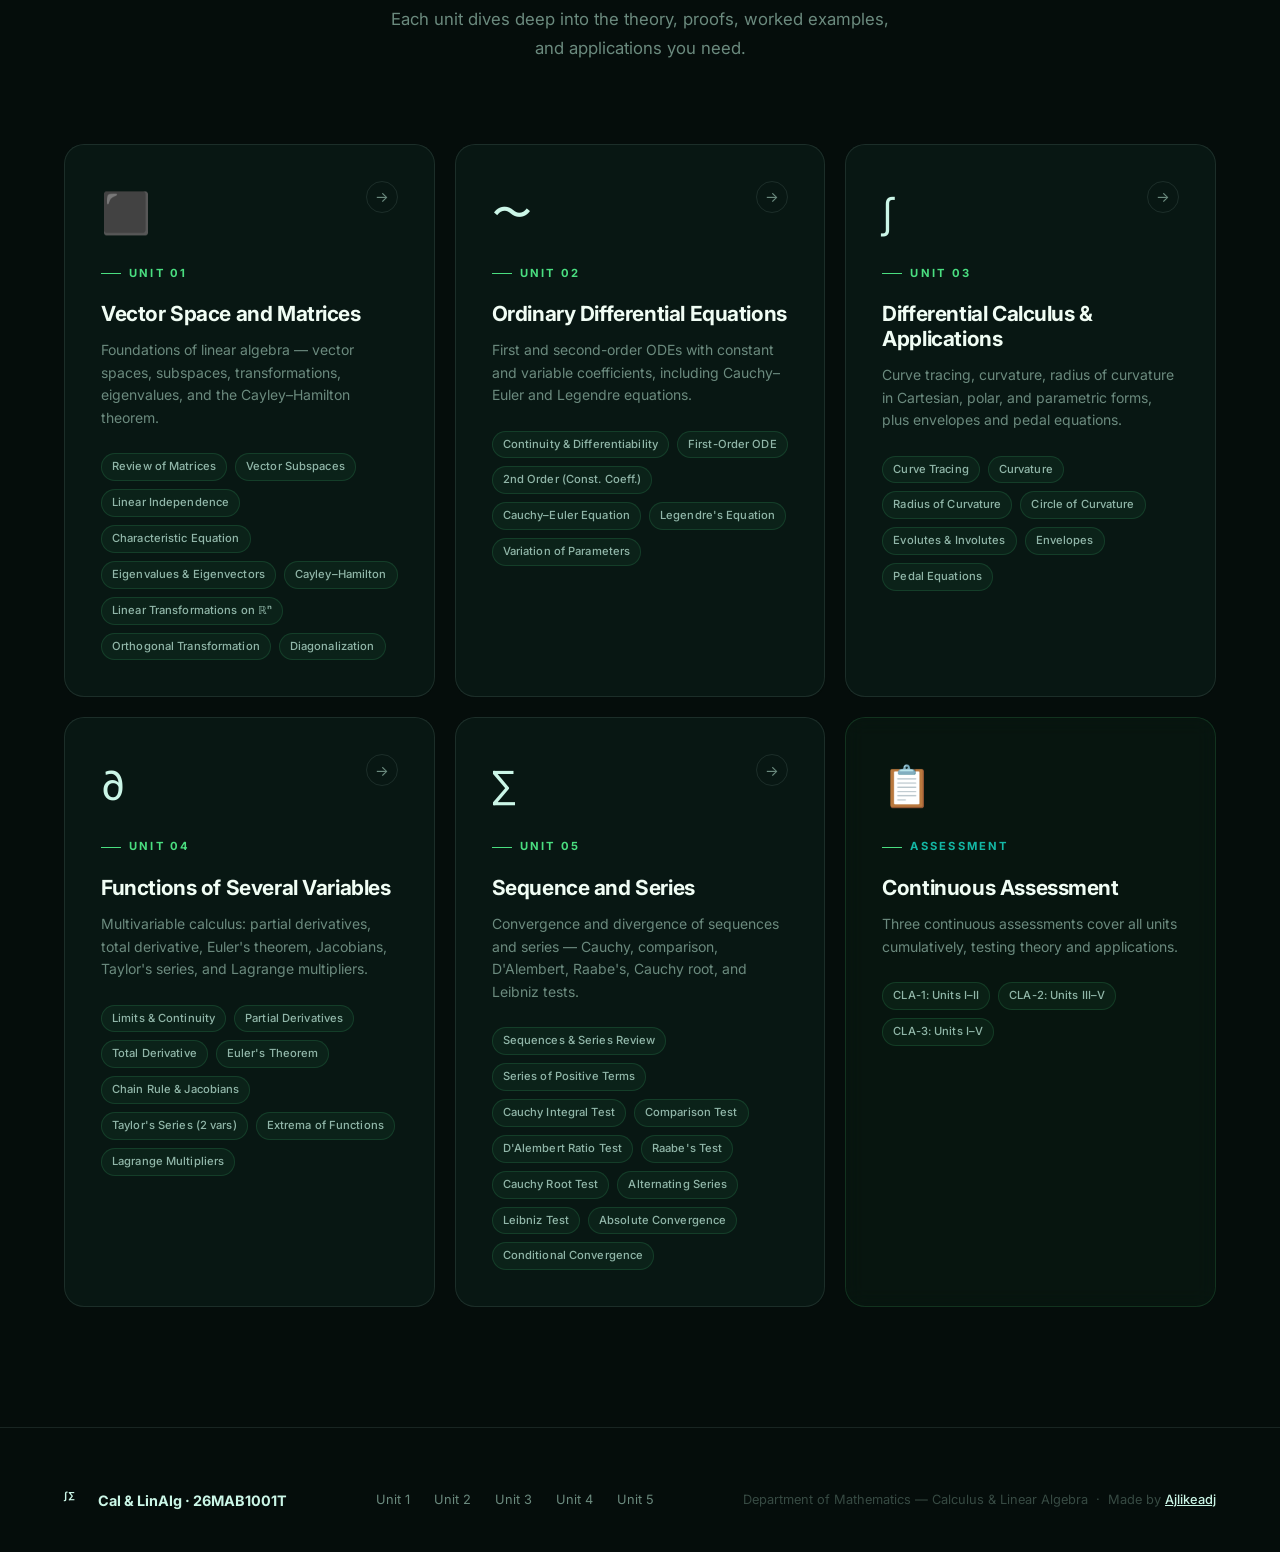
==== commit 145d78d3: "Remove course info section and related styles" ====
--- a/index.html
+++ b/index.html
@@ -273,59 +273,6 @@
       </div>
     </section>
 
-    <!-- ══════════════════════════════════════════
-         COURSE INFO SECTION
-    ══════════════════════════════════════════ -->
-    <section style="padding: 80px 0 120px;" aria-labelledby="info-heading">
-      <div class="container">
-        <div style="display: grid; grid-template-columns: 1fr 1fr; gap: 48px; align-items: center;" class="responsive-info-grid">
-
-          <div class="reveal">
-            <p class="section-label">About the Course</p>
-            <h2 style="font-size: clamp(1.5rem, 3vw, 2.2rem); margin-bottom: 20px;" id="info-heading">
-              Designed for Deep<br /><span style="color: var(--green);">Mathematical Fluency</span>
-            </h2>
-            <p style="margin-bottom: 16px;">
-              This course (code <strong style="color: var(--mint);">26MAB1001T</strong>) is a core discipline course offered by the
-              Department of Mathematics. It integrates linear algebra with differential and
-              integral calculus, providing the mathematical backbone for engineering, physics, and computing.
-            </p>
-            <p>
-              Each topic is covered with formal definitions, rigorous theorems, step-by-step
-              worked examples, and visual intuitions — so you build lasting understanding, not
-              just formula recall.
-            </p>
-            <div style="margin-top: 32px;">
-              <a href="units/unit1.html" class="btn btn-primary">Begin Unit 1 →</a>
-            </div>
-          </div>
-
-          <div class="reveal reveal-delay-2">
-            <div style="background: var(--bg-card); border: 1px solid var(--border); border-radius: var(--radius-lg); padding: 32px; backdrop-filter: blur(10px);">
-              <table class="math-table" style="margin: 0;">
-                <thead>
-                  <tr>
-                    <th>Component</th>
-                    <th>Detail</th>
-                  </tr>
-                </thead>
-                <tbody>
-                  <tr><td>Course Code</td><td style="color: var(--mint);">26MAB1001T</td></tr>
-                  <tr><td>Category</td><td>Discipline Course (B/E/C)</td></tr>
-                  <tr><td>Credits L/T/P/O/C</td><td>3/1/0/0/4</td></tr>
-                  <tr><td>Sessions per Unit</td><td>12</td></tr>
-                  <tr><td>Total Sessions</td><td>60</td></tr>
-                  <tr><td>Pre-requisites</td><td style="color: var(--text-muted);">Nil</td></tr>
-                  <tr><td>Department</td><td>Mathematics</td></tr>
-                </tbody>
-              </table>
-            </div>
-          </div>
-
-        </div>
-      </div>
-    </section>
-
   </main>
 
   <!-- ══════════════════════════════════════════
@@ -354,14 +301,5 @@
 
   <script src="js/main.js" defer></script>
 
-  <style>
-    /* Quick responsive fix for info grid */
-    @media (max-width: 768px) {
-      .responsive-info-grid {
-        grid-template-columns: 1fr !important;
-      }
-    }
-  </style>
-
 </body>
 </html>
